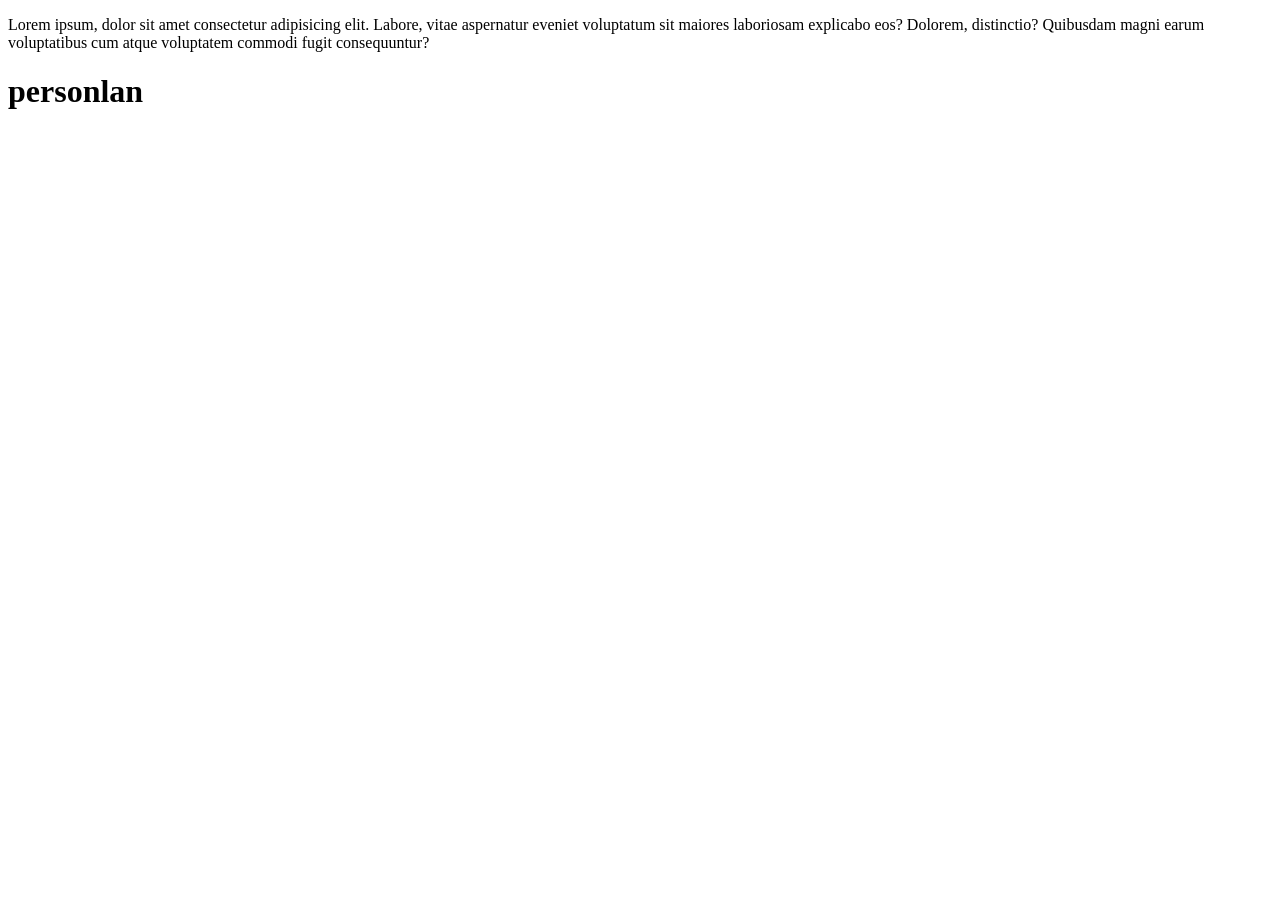
==== index.html @ c9933953 "Rename iindex.html to index.html and update content" ====
<!DOCTYPE html>
<html lang="en">
<head>
    <meta charset="UTF-8">
    <meta name="viewport" content="width=device-width, initial-scale=1.0">
    <title>Document</title>
</head>
<body>
    <p>Lorem ipsum, dolor sit amet consectetur adipisicing elit. Labore, vitae aspernatur eveniet voluptatum sit maiores laboriosam explicabo eos? Dolorem, distinctio? Quibusdam magni earum voluptatibus cum atque voluptatem commodi fugit consequuntur?</p>
    <h1>personlan </h1>
</body>
</html>
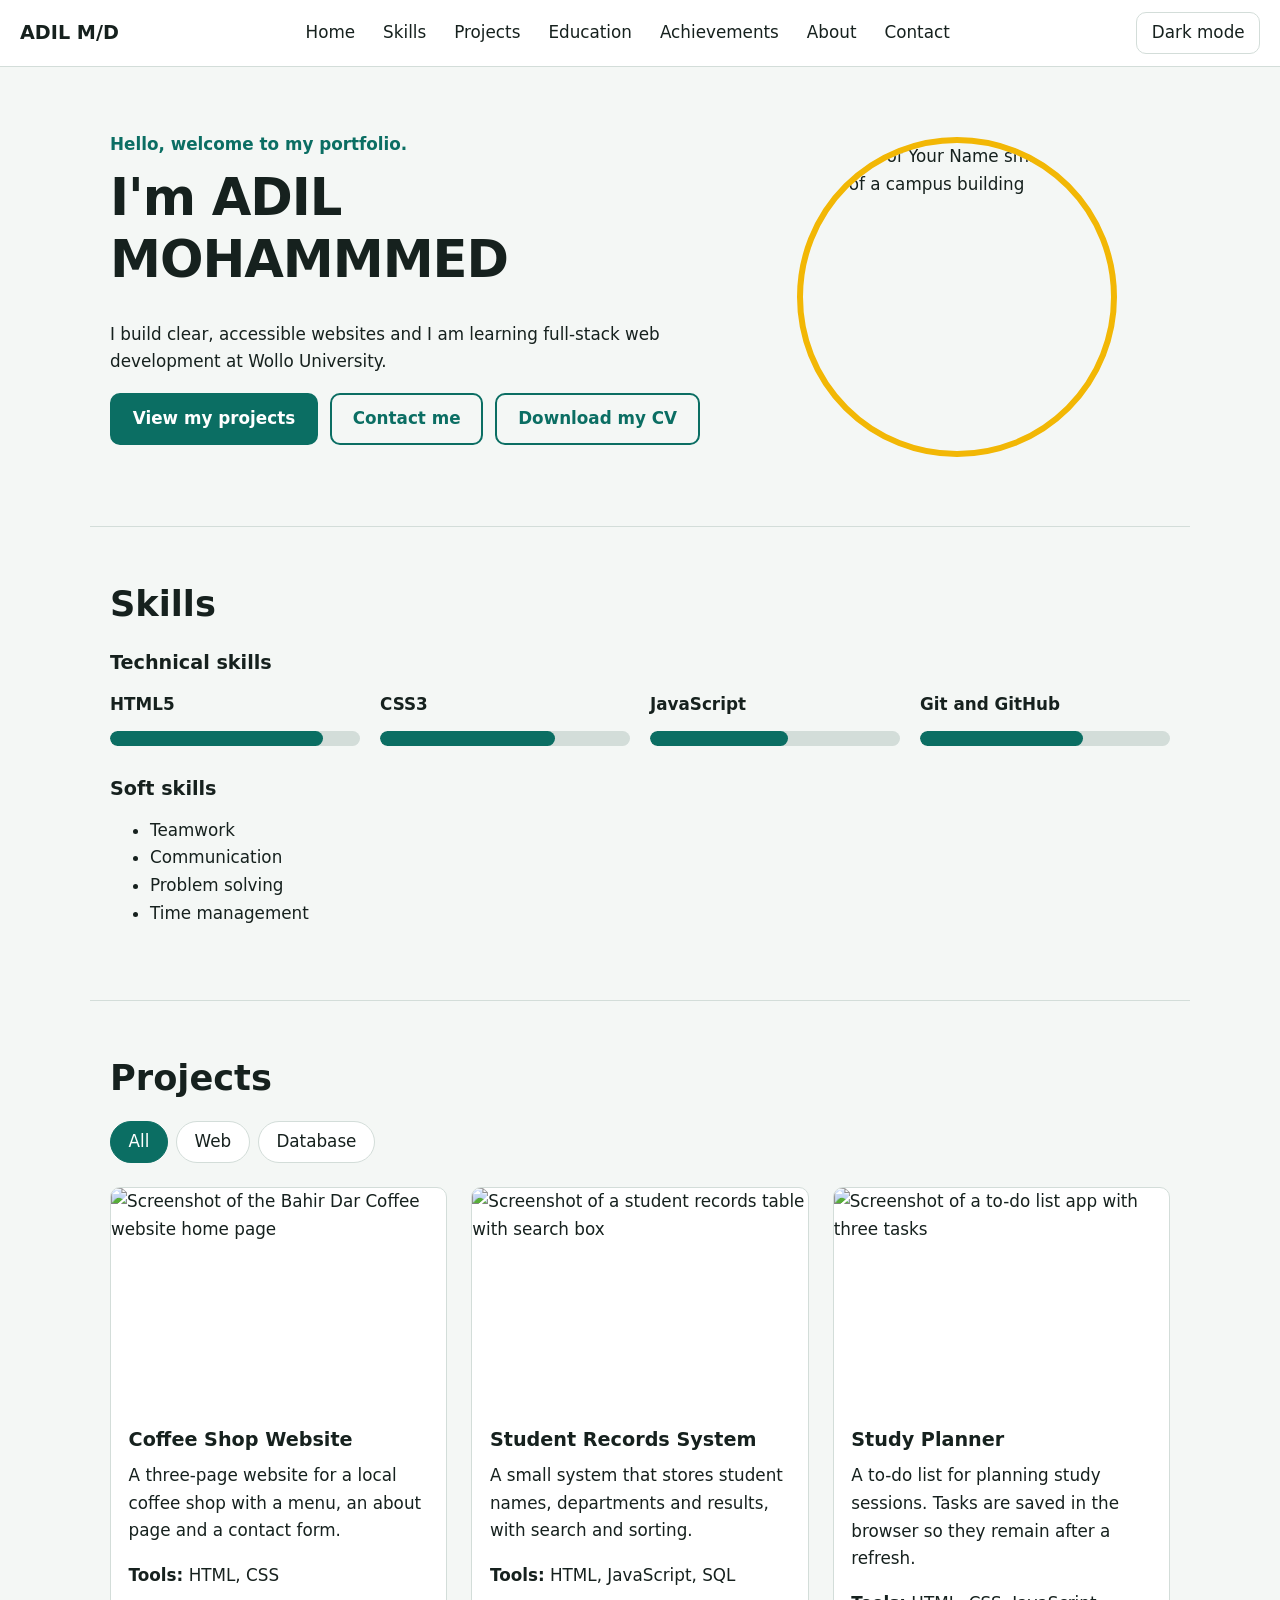
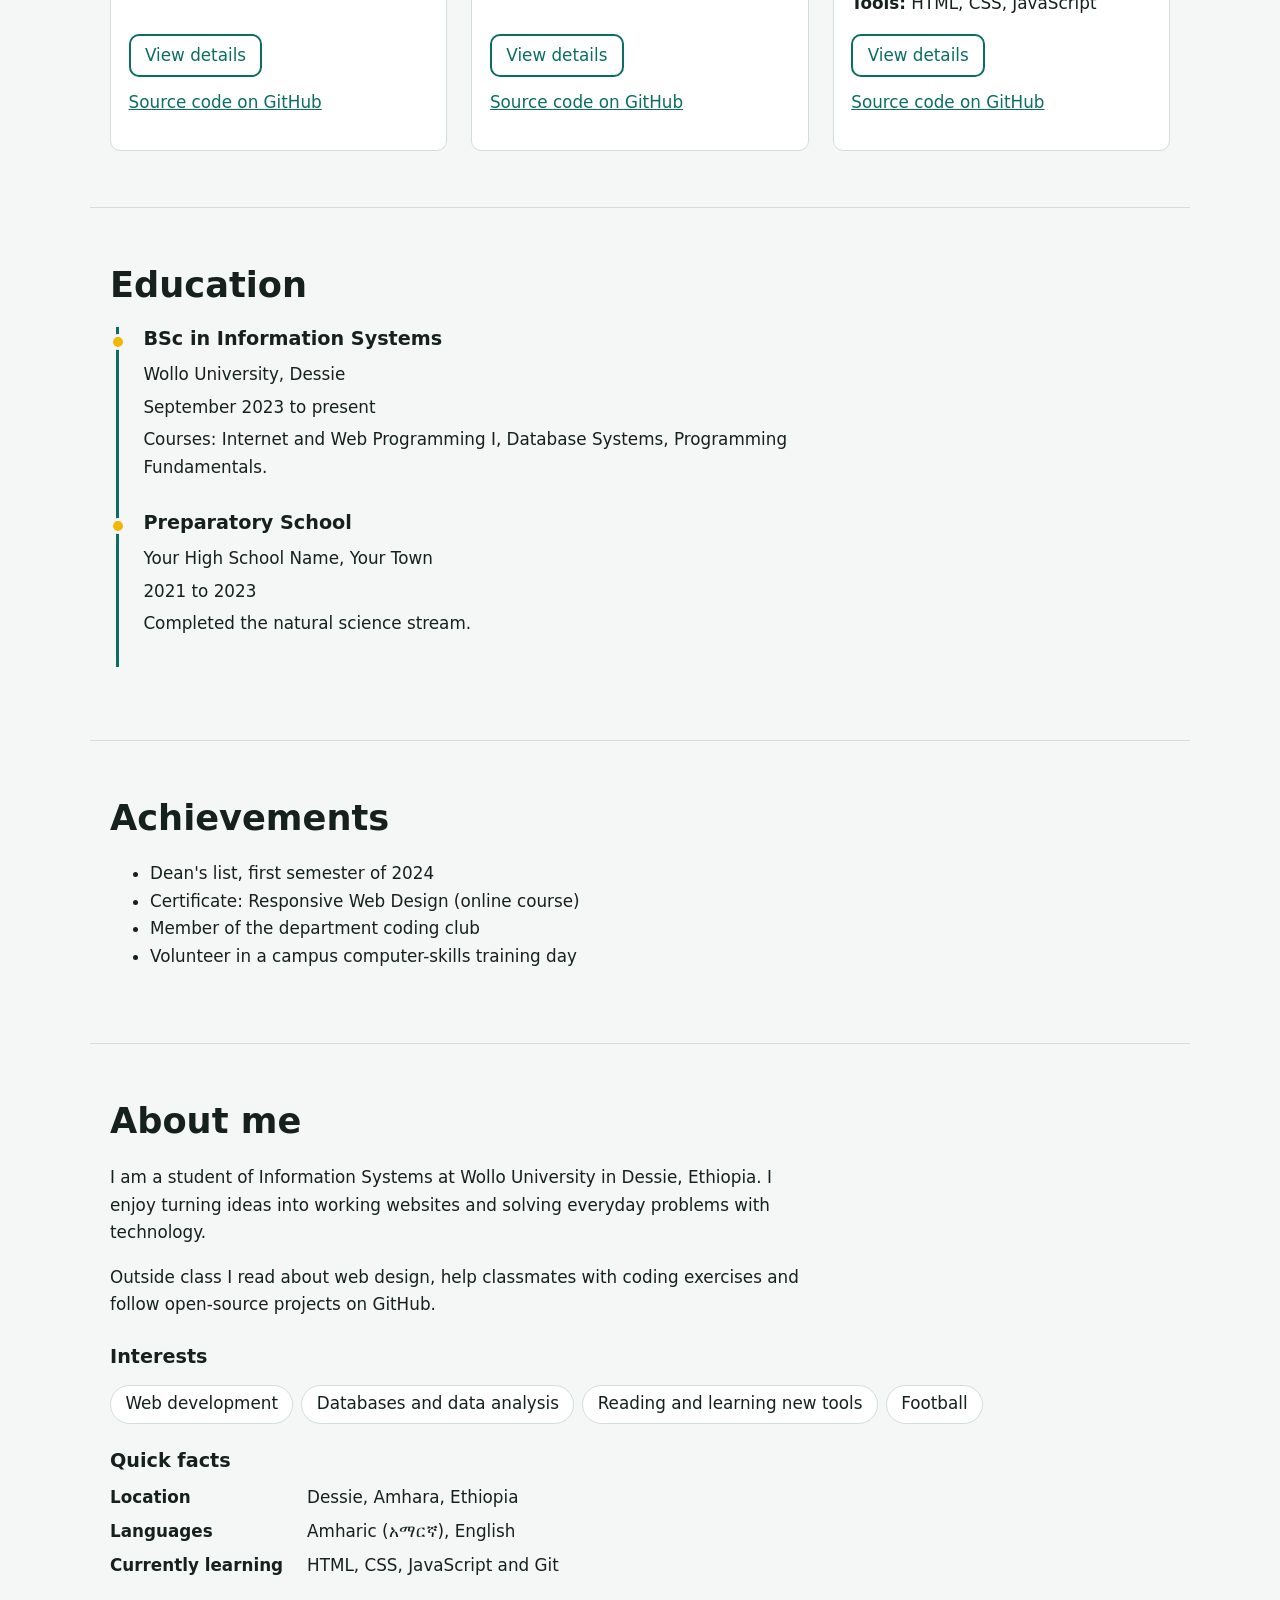
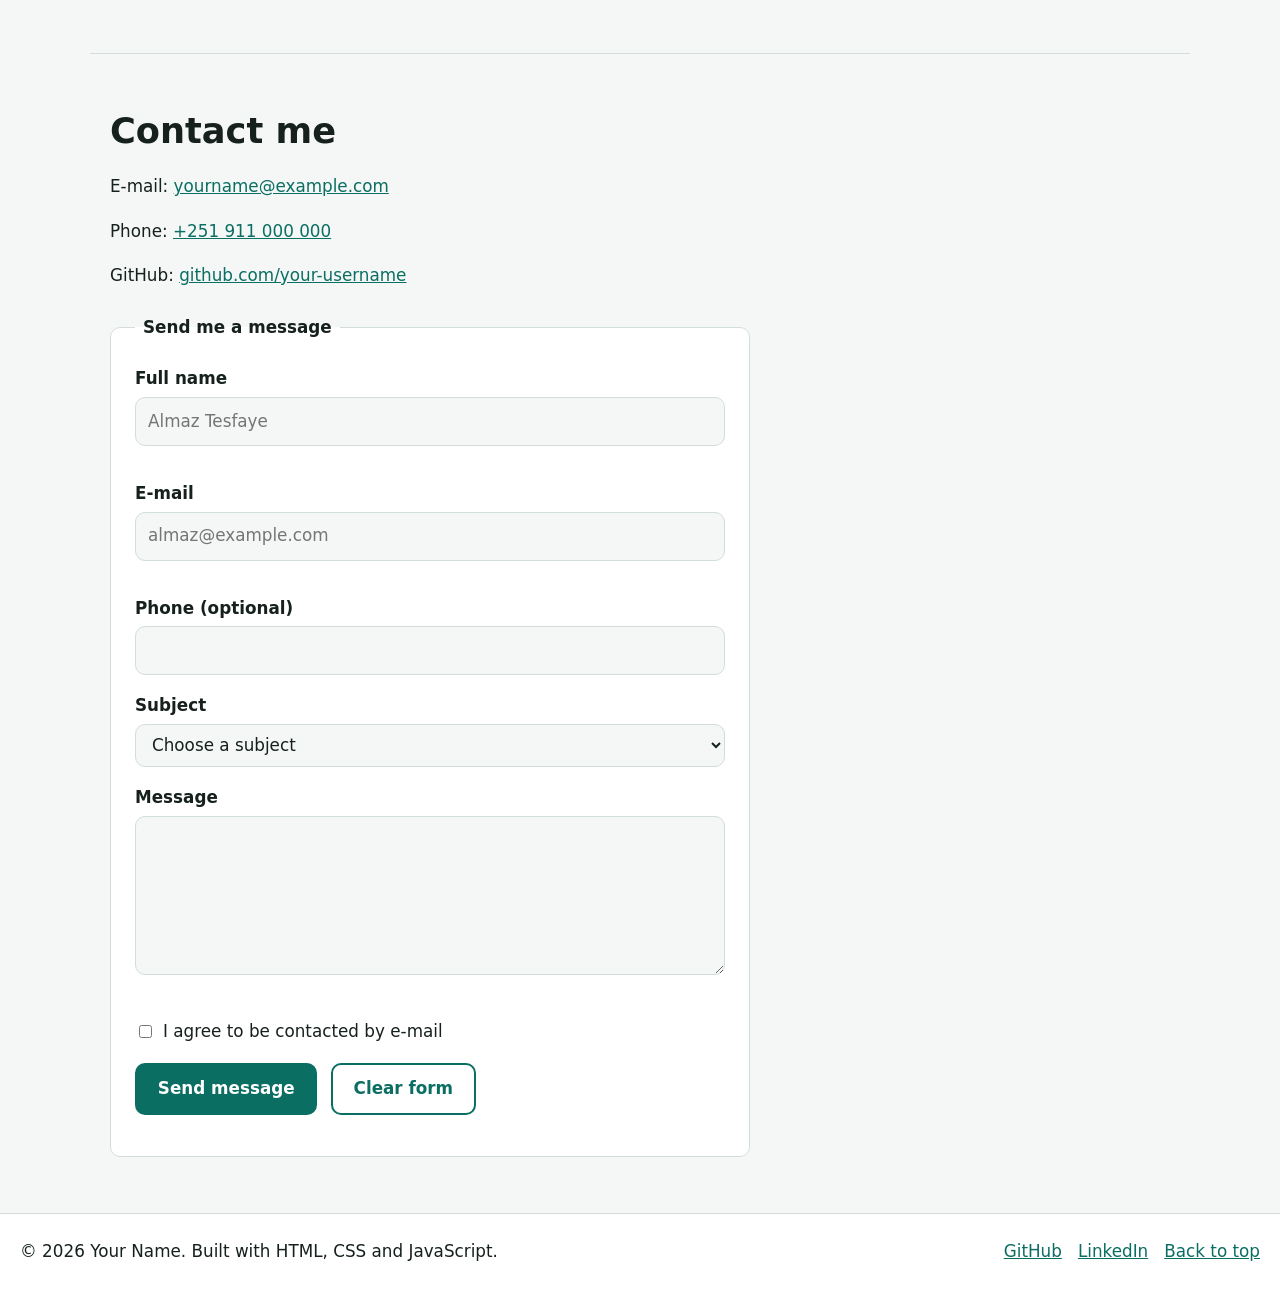
==== commit 764bb954: "day 1" ====
--- a/index.html
+++ b/index.html
@@ -1,27 +1,408 @@
 <!DOCTYPE html>
 <html lang="en">
 <head>
-    <meta charset="UTF-8">
-    <meta name="viewport" content="width=device-width, initial-scale=1.0">
-    <title>Document</title>
+  <meta charset="UTF-8">
+  <meta name="viewport" content="width=device-width, initial-scale=1.0">
+  <title>Your Name | Information Systems Student Portfolio</title>
+  <meta name="description" content="Portfolio of Your Name, an Information Systems student at Wollo University: skills, projects, education and contact details.">
+  <meta name="author" content="Your Name">
+  <meta property="og:title" content="Your Name | Portfolio">
+  <meta property="og:description" content="Information Systems student building web projects.">
+
+  <!-- Added in the next steps -->
+  <link rel="stylesheet" href="index.css">
+  <script src="js/script.js" defer></script>
 </head>
 <body>
-    <p>Lorem ipsum, dolor sit amet consectetur adipisicing elit. Labore, vitae aspernatur eveniet voluptatum sit maiores laboriosam explicabo eos? Dolorem, distinctio? Quibusdam magni earum voluptatibus cum atque voluptatem commodi fugit consequuntur?</p>
-    <h1>personlan </h1>
+
+  <!-- Skip link for keyboard and screen-reader users -->
+  <a class="skip-link" href="#main">Skip to main content</a>
+
+  <!-- ===================== HEADER + NAVIGATION ===================== -->
+  <header id="top" class="site-header">
+    <a class="logo" href="#home">ADIL M/D</a>
+
+    <!-- JS (step 3): opens and closes the mobile menu -->
+    <button id="menu-toggle" class="menu-toggle" type="button"
+            aria-controls="main-nav" aria-expanded="false">Menu</button>
+
+    <nav id="main-nav" class="main-nav" aria-label="Main navigation">
+      <ul>
+        <li><a href="#home">Home</a></li>
+        <li><a href="#skills">Skills</a></li>
+        <li><a href="#projects">Projects</a></li>
+        <li><a href="#education">Education</a></li>
+        <li><a href="#achievements">Achievements</a></li>
+        <li><a href="#about">About</a></li>
+        <li><a href="#contact">Contact</a></li>
+      </ul>
+    </nav>
+
+    <!-- JS (step 3): dark / light mode -->
+    <button id="theme-toggle" class="theme-toggle" type="button"
+            aria-label="Switch between dark and light mode">Dark mode</button>
+  </header>
+
+  <main id="main">
+
+    <!-- ===================== HOME ===================== -->
+    <section id="home" class="hero" aria-labelledby="hero-title">
+      <div class="hero-text">
+        <!-- JS (step 3): greeting changes with the time of day -->
+        <p id="greeting">Hello, welcome to my portfolio.</p>
+        <h1 id="hero-title">I'm ADIL MOHAMMMED </h1>
+        <p>I build clear, accessible websites and I am learning full-stack web development at Wollo University.</p>
+        <p class="hero-actions">
+          <a class="btn btn-primary" href="#projects">View my projects</a>
+          <a class="btn btn-secondary" href="#contact">Contact me</a>
+          <a class="btn btn-secondary" href="files/ADIL M.D CV.pdf" download>Download my CV</a>
+        </p>
+      </div>
+      <figure class="hero-photo">
+        <img src="images/profile.jpg" alt="Portrait of Your Name smiling in front of a campus building"
+             width="400" height="400">
+      </figure>
+    </section>
+
+
+    <!-- ===================== SKILLS ===================== -->
+    <section id="skills" aria-labelledby="skills-title">
+      <h2 id="skills-title">Skills</h2>
+
+      <h3>Technical skills</h3>
+      <!-- JS/CSS (steps 2-3): animated progress bars -->
+      <ul class="skill-list">
+        <li>
+          <label for="skill-html">HTML5</label>
+          <progress id="skill-html" value="85" max="100">85%</progress>
+        </li>
+        <li>
+          <label for="skill-css">CSS3</label>
+          <progress id="skill-css" value="70" max="100">70%</progress>
+        </li>
+        <li>
+          <label for="skill-js">JavaScript</label>
+          <progress id="skill-js" value="55" max="100">55%</progress>
+        </li>
+        <li>
+          <label for="skill-git">Git and GitHub</label>
+          <progress id="skill-git" value="65" max="100">65%</progress>
+        </li>
+      </ul>
+
+      <h3>Soft skills</h3>
+      <ul>
+        <li>Teamwork</li>
+        <li>Communication</li>
+        <li>Problem solving</li>
+        <li>Time management</li>
+      </ul>
+    </section>
+
+    <!-- ===================== PROJECTS ===================== -->
+    <section id="projects" aria-labelledby="projects-title">
+      <h2 id="projects-title">Projects</h2>
+
+      <!-- JS (step 3): filter projects by data-category -->
+      <div class="filter-bar" role="group" aria-label="Filter projects">
+        <button type="button" class="filter-btn active" data-filter="all">All</button>
+        <button type="button" class="filter-btn" data-filter="web">Web</button>
+        <button type="button" class="filter-btn" data-filter="database">Database</button>
+      </div>
+
+      <div class="project-grid">
+
+        <article class="project-card" data-category="web">
+          <img src="images/project-coffee.jpg" alt="Screenshot of the Bahir Dar Coffee website home page"
+               width="600" height="400" loading="lazy">
+          <h3>Coffee Shop Website</h3>
+          <p>A three-page website for a local coffee shop with a menu, an about page and a contact form.</p>
+          <p><strong>Tools:</strong> HTML, CSS</p>
+          <p>
+            <!-- JS (step 3): opens a modal with more details -->
+            <button type="button" class="details-btn" data-project="coffee">View details</button>
+            <a href="https://github.com/your-username/coffee-shop" target="_blank" rel="noopener noreferrer">Source code on GitHub</a>
+          </p>
+        </article>
+
+        <article class="project-card" data-category="database">
+          <img src="images/project-students.jpg" alt="Screenshot of a student records table with search box"
+               width="600" height="400" loading="lazy">
+          <h3>Student Records System</h3>
+          <p>A small system that stores student names, departments and results, with search and sorting.</p>
+          <p><strong>Tools:</strong> HTML, JavaScript, SQL</p>
+          <p>
+            <button type="button" class="details-btn" data-project="students">View details</button>
+            <a href="https://github.com/your-username/student-records" target="_blank" rel="noopener noreferrer">Source code on GitHub</a>
+          </p>
+        </article>
+
+        <article class="project-card" data-category="web">
+          <img src="images/project-todo.jpg" alt="Screenshot of a to-do list app with three tasks"
+               width="600" height="400" loading="lazy">
+          <h3>Study Planner</h3>
+          <p>A to-do list for planning study sessions. Tasks are saved in the browser so they remain after a refresh.</p>
+          <p><strong>Tools:</strong> HTML, CSS, JavaScript</p>
+          <p>
+            <button type="button" class="details-btn" data-project="planner">View details</button>
+            <a href="https://github.com/your-username/study-planner" target="_blank" rel="noopener noreferrer">Source code on GitHub</a>
+          </p>
+        </article>
+
+      </div>
+
+      <!-- JS (step 3): project details modal -->
+      <dialog id="project-modal" aria-labelledby="modal-title">
+        <h3 id="modal-title">Project title<!-- ===================== ABOUT ===================== -->
+    <section id="about" aria-labelledby="about-title">
+      <h2 id="about-title">About me</h2>
+      <p>I am a student of Information Systems at Wollo University in Dessie, Ethiopia. I enjoy turning ideas into working websites and solving everyday problems with technology.</p>
+      <p>Outside class I read about web design, help classmates with coding exercises and follow open-source projects on GitHub.</p>
+
+      <h3>Interests</h3>
+      <ul class="interest-list">
+        <li>Web development</li>
+        <li>Databases and data analysis</li>
+        <li>Reading and learning new tools</li>
+        <li>Football</li>
+      </ul>
+<!-- ===================== ABOUT ===================== -->
+    <section id="about" aria-labelledby="about-title">
+      <h2 id="about-title">About me</h2>
+      <p>I am a student of Information Systems at Wollo University in Dessie, Ethiopia. I enjoy turning ideas into working websites and solving everyday problems with technology.</p>
+      <p>Outside class I read about web design, help classmates with coding exercises and follow open-source projects on GitHub.</p>
+
+      <h3>Interests</h3>
+      <ul class="interest-list">
+        <li>Web development</li>
+        <li>Databases and data analysis</li>
+        <li>Reading and learning new tools</li>
+        <li>Football</li>
+      </ul>
+<!-- ===================== ABOUT ===================== -->
+    <section id="about" aria-labelledby="about-title">
+      <h2 id="about-title">About me</h2>
+      <p>I am a student of Information Systems at Wollo University in Dessie, Ethiopia. I enjoy turning ideas into working websites and solving everyday problems with technology.</p>
+      <p>Outside class I read about web design, help classmates with coding exercises and follow open-source projects on GitHub.</p>
+
+      <h3>Interests</h3>
+      <ul class="interest-list">
+        <li>Web development</li>
+        <li>Databases and data analysis</li>
+        <li>Reading and learning new tools</li>
+        <li>Football</li>
+      </ul>
+<!-- ===================== ABOUT ===================== -->
+    <section id="about" aria-labelledby="about-title">
+      <h2 id="about-title">About me</h2>
+      <p>I am a student of Information Systems at Wollo University in Dessie, Ethiopia. I enjoy turning ideas into working websites and solving everyday problems with technology.</p>
+      <p>Outside class I read about web design, help classmates with coding exercises and follow open-source projects on GitHub.</p>
+
+      <h3>Interests</h3>
+      <ul class="interest-list">
+        <li>Web development</li>
+        <li>Databases and data analysis</li>
+        <li>Reading and learning new tools</li>
+        <li>Football</li>
+      </ul>
+
+      <h3>Quick facts</h3>
+      <dl>
+        <dt>Location</dt>
+        <dd>Dessie, Amhara, Ethiopia</dd>
+        <dt>Languages</dt>
+        <dd>Amharic (አማርኛ), English</dd>
+        <dt>Currently learning</dt>
+        <dd>HTML, CSS, JavaScript and Git</dd>
+      </dl>
+    </section>
+      <h3>Quick facts</h3>
+      <dl>
+        <dt>Location</dt>
+        <dd>Dessie, Amhara, Ethiopia</dd>
+        <dt>Languages</dt>
+        <dd>Amharic (አማርኛ), English</dd>
+        <dt>Currently learning</dt>
+        <dd>HTML, CSS, JavaScript and Git</dd>
+      </dl>
+    </section>
+      <h3>Quick facts</h3>
+      <dl>
+        <dt>Location</dt>
+        <dd>Dessie, Amhara, Ethiopia</dd>
+        <dt>Languages</dt>
+        <dd>Amharic (አማርኛ), English</dd>
+        <dt>Currently learning</dt>
+        <dd>HTML, CSS, JavaScript and Git</dd>
+      </dl>
+    </section>
+      <h3>Quick facts</h3>
+      <dl>
+        <dt>Location</dt>
+        <dd>Dessie, Amhara, Ethiopia</dd>
+        <dt>Languages</dt>
+        <dd>Amharic (አማርኛ), English</dd>
+        <dt>Currently learning</dt>
+        <dd>HTML, CSS, JavaScript and Git</dd>
+      </dl>
+    </section></h3>
+        <p id="modal-text">Project description goes here.</p>
+        <button type="button" id="modal-close">Close</button>
+      </dialog>
+    </section>
+
+    <!-- ===================== EDUCATION ===================== -->
+    <section id="education" aria-labelledby="education-title">
+      <h2 id="education-title">Education</h2>
+
+      <ol class="timeline">
+        <li>
+          <h3>BSc in Information Systems</h3>
+          <p>Wollo University, Dessie</p>
+          <p><time datetime="2023-09">September 2023</time> to present</p>
+          <p>Courses: Internet and Web Programming I, Database Systems, Programming Fundamentals.</p>
+        </li>
+        <li>
+          <h3>Preparatory School</h3>
+          <p>Your High School Name, Your Town</p>
+          <p><time datetime="2021-09">2021</time> to <time datetime="2023-06">2023</time></p>
+          <p>Completed the natural science stream.</p>
+        </li>
+      </ol>
+    </section>
+
+    <!-- ===================== ACHIEVEMENTS ===================== -->
+    <section id="achievements" aria-labelledby="achievements-title">
+      <h2 id="achievements-title">Achievements</h2>
+      <ul>
+        <li>Dean's list, first semester of 2024</li>
+        <li>Certificate: Responsive Web Design (online course)</li>
+        <li>Member of the department coding club</li>
+        <li>Volunteer in a campus computer-skills training day</li>
+      </ul>
+    </section>
+
+    <!-- ===================== ABOUT ===================== -->
+    <section id="about" aria-labelledby="about-title">
+      <h2 id="about-title">About me</h2>
+      <p>I am a student of Information Systems at Wollo University in Dessie, Ethiopia. I enjoy turning ideas into working websites and solving everyday problems with technology.</p>
+      <p>Outside class I read about web design, help classmates with coding exercises and follow open-source projects on GitHub.</p>
+
+      <h3>Interests</h3>
+      <ul class="interest-list">
+        <li>Web development</li>
+        <li>Databases and data analysis</li>
+        <li>Reading and learning new tools</li>
+        <li>Football</li>
+      </ul>
+
+      <h3>Quick facts</h3>
+      <dl>
+        <dt>Location</dt>
+        <dd>Dessie, Amhara, Ethiopia</dd>
+        <dt>Languages</dt>
+        <dd>Amharic (አማርኛ), English</dd>
+        <dt>Currently learning</dt>
+        <dd>HTML, CSS, JavaScript and Git</dd>
+      </dl>
+    </section>
+
+    <!-- ===================== CONTACT ===================== -->
+    <section id="contact" aria-labelledby="contact-title">
+      <h2 id="contact-title">Contact me</h2>
+
+      <address>
+        <p>E-mail: <a href="mailto:yourname@example.com">yourname@example.com</a></p>
+        <p>Phone: <a href="tel:+251911000000">+251 911 000 000</a></p>
+        <p>GitHub: <a href="https://github.com/your-username" target="_blank" rel="noopener noreferrer">github.com/your-username</a></p>
+      </address>
+
+      <!-- JS (step 3): extra client-side validation and a success message -->
+      <form id="contact-form" action="#" method="post" novalidate>
+        <fieldset>
+          <legend>Send me a message</legend>
+
+          <p>
+            <label for="name">Full name</label>
+            <input type="text" id="name" name="name" required minlength="3"
+                   autocomplete="name" placeholder="Almaz Tesfaye">
+            <span class="error" id="name-error" aria-live="polite"></span>
+          </p>
+
+          <p>
+            <label for="email">E-mail</label>
+            <input type="email" id="email" name="email" required
+                   autocomplete="email" placeholder="almaz@example.com">
+            <span class="error" id="email-error" aria-live="polite"></span>
+          </p>
+
+          <p>
+            <label for="phone">Phone (optional)</label>
+            <input type="tel" id="phone" name="phone" pattern="09[0-9]{8}"
+                   title="10 digits starting with 09" autocomplete="tel">
+          </p>
+
+          <p>
+            <label for="subject">Subject</label>
+            <select id="subject" name="subject" required>
+              <option value="">Choose a subject</option>
+              <option value="project">Project work</option>
+              <option value="internship">Internship</option>
+              <option value="other">Other</option>
+            </select>
+          </p>
+
+          <p>
+            <label for="message">Message</label>
+            <textarea id="message" name="message" rows="5" required minlength="10"
+                      maxlength="500"></textarea>
+            <span class="error" id="message-error" aria-live="polite"></span>
+          </p>
+
+          <p>
+            <label>
+              <input type="checkbox" name="consent" required>
+              I agree to be contacted by e-mail
+            </label>
+          </p>
+
+          <p>
+            <button type="submit" class="btn btn-primary">Send message</button>
+            <button type="reset" class="btn btn-secondary">Clear form</button>
+          </p>
+          <p id="form-status" role="status"></p>
+        </fieldset>
+      </form>
+    </section>
+
+  </main>
+
+    <!-- ===================== FOOTER ===================== -->
+  <footer class="site-footer">
+    <p>&copy; 2026 Your Name. Built with HTML, CSS and JavaScript.</p>
+    <nav aria-label="Footer navigation">
+      <ul>
+        <li><a href="https://github.com/your-username" target="_blank" rel="noopener noreferrer">GitHub</a></li>
+        <li><a href="https://www.linkedin.com/in/your-username" target="_blank" rel="noopener noreferrer">LinkedIn</a></li>
+        <li><a href="#top">Back to top</a></li>
+      </ul>
+    </nav>
+  </footer>
+ 
 </body>
 </html>
-
-
-
-
-
-
-
-
-
-
-
-
-
-
-
+ 
+
+
+
+
+
+
+
+
+
+
+
+
+
+
--- a/index.css
+++ b/index.css
@@ -0,0 +1,285 @@
+/* =========================================================
+   Portfolio stylesheet
+   1. Variables (light + dark themes)   5. Hero
+   2. Base and typography               6. Sections, skills, projects
+   3. Header and navigation             7. Timeline, contact form
+   4. Buttons                           8. Footer, responsive rules
+   ========================================================= */
+
+/* ---------- 1. Variables ---------- */
+:root {
+  --bg: #f4f7f5;
+  --surface: #ffffff;
+  --text: #16211e;
+  --muted: #4d5c57;
+  --accent: #0b6e63;
+  --accent-text: #ffffff;
+  --highlight: #f2b705;
+  --border: #d3ddd9;
+  --error: #b3261e;
+  --radius: 10px;
+  --font: "Segoe UI", system-ui, -apple-system, "Noto Sans Ethiopic", Roboto, sans-serif;
+}
+
+/* Dark theme: JS (step 3) sets data-theme="dark" on <html> */
+:root[data-theme="dark"] {
+  --bg: #0e1614;
+  --surface: #16221f;
+  --text: #e7efec;
+  --muted: #a5b5af;
+  --accent: #4fd1b8;
+  --accent-text: #08201b;
+  --border: #2a3b36;
+  --error: #ff8a80;
+}
+
+/* Follow the device setting until the user chooses a theme */
+@media (prefers-color-scheme: dark) {
+  :root:not([data-theme="light"]) {
+    --bg: #0e1614;
+    --surface: #16221f;
+    --text: #e7efec;
+    --muted: #a5b5af;
+    --accent: #4fd1b8;
+    --accent-text: #08201b;
+    --border: #2a3b36;
+    --error: #ff8a80;
+  }
+}
+
+/* ---------- 2. Base and typography ---------- */
+*, *::before, *::after { box-sizing: border-box; }
+
+html { scroll-behavior: smooth; scroll-padding-top: 5rem; }
+
+body {
+  margin: 0;
+  font-family: var(--font);
+  font-size: 1.05rem;
+  line-height: 1.65;
+  color: var(--text);
+  background: var(--bg);
+}
+
+h1, h2, h3 { line-height: 1.2; margin: 0 0 0.6em; }
+h1 { font-size: clamp(2rem, 5vw, 3.2rem); letter-spacing: -0.02em; }
+h2 { font-size: clamp(1.6rem, 3.5vw, 2.2rem); }
+h3 { font-size: 1.2rem; margin-top: 1.6rem; }
+p, dl, address { margin: 0 0 1em; max-width: 65ch; }
+img { max-width: 100%; height: auto; display: block; }
+a { color: var(--accent); }
+a:hover { text-decoration-thickness: 2px; }
+address { font-style: normal; }
+
+/* Visible keyboard focus everywhere */
+:focus-visible { outline: 3px solid var(--highlight); outline-offset: 3px; }
+
+/* Skip link: visible only when focused */
+.skip-link {
+  position: absolute; left: 1rem; top: -4rem;
+  background: var(--accent); color: var(--accent-text);
+  padding: 0.6rem 1rem; border-radius: var(--radius); z-index: 100;
+}
+.skip-link:focus { top: 1rem; }
+
+/* Used by JavaScript to hide filtered-out projects */
+[hidden], .is-hidden { display: none !important; }
+
+/* ---------- 3. Header and navigation ---------- */
+.site-header {
+  position: sticky; top: 0; z-index: 50;
+  display: flex; align-items: center; justify-content: space-between;
+  flex-wrap: wrap; gap: 0.75rem;
+  padding: 0.75rem 1.25rem;
+  background: var(--surface);
+  border-bottom: 1px solid var(--border);
+}
+.logo { font-weight: 700; font-size: 1.2rem; text-decoration: none; color: var(--text); }
+
+.main-nav ul {
+  list-style: none; margin: 0; padding: 0;
+  display: flex; flex-wrap: wrap; gap: 0.25rem;
+}
+.main-nav a {
+  display: block; padding: 0.4rem 0.75rem;
+  border-radius: var(--radius);
+  color: var(--text); text-decoration: none;
+}
+.main-nav a:hover { background: var(--bg); color: var(--accent); }
+
+.menu-toggle { display: none; }   /* shown on small screens only */
+
+.menu-toggle, .theme-toggle {
+  font: inherit; cursor: pointer;
+  padding: 0.4rem 0.9rem;
+  color: var(--text); background: transparent;
+  border: 1px solid var(--border); border-radius: var(--radius);
+}
+.menu-toggle:hover, .theme-toggle:hover { border-color: var(--accent); }
+
+/* ---------- 4. Buttons ---------- */
+.btn {
+  display: inline-block; font: inherit; font-weight: 600;
+  padding: 0.65rem 1.3rem; cursor: pointer; text-decoration: none;
+  border-radius: var(--radius); border: 2px solid var(--accent);
+}
+.btn-primary { background: var(--accent); color: var(--accent-text); }
+.btn-secondary { background: transparent; color: var(--accent); }
+.btn:hover { transform: translateY(-2px); }
+
+/* ---------- 5. Hero ---------- */
+.hero {
+  display: grid; grid-template-columns: 1.4fr 1fr;
+  align-items: center; gap: 2.5rem;
+  max-width: 1100px; margin: 0 auto;
+  padding: 4rem 1.25rem;
+}
+#greeting { color: var(--accent); font-weight: 600; margin-bottom: 0.5rem; }
+.hero-actions { display: flex; flex-wrap: wrap; gap: 0.75rem; }
+.hero-photo { margin: 0; justify-self: center; }
+.hero-photo img {
+  width: min(320px, 70vw); aspect-ratio: 1;
+  object-fit: cover; border-radius: 50%;
+  border: 6px solid var(--highlight);
+}
+
+/* ---------- 6. Sections, skills, projects ---------- */
+main > section:not(.hero) {
+  max-width: 1100px; margin: 0 auto;
+  padding: 3.5rem 1.25rem;
+  border-top: 1px solid var(--border);
+}
+
+.interest-list, .skill-list, .timeline { list-style: none; padding: 0; }
+
+.interest-list { display: flex; flex-wrap: wrap; gap: 0.5rem; }
+.interest-list li {
+  padding: 0.3rem 0.9rem; border-radius: 999px;
+  background: var(--surface); border: 1px solid var(--border);
+}
+
+dl { display: grid; grid-template-columns: max-content 1fr; gap: 0.4rem 1.5rem; }
+dt { font-weight: 700; }
+dd { margin: 0; }
+
+/* Skills */
+.skill-list { display: grid; grid-template-columns: repeat(auto-fit, minmax(240px, 1fr)); gap: 1.25rem; }
+.skill-list label { display: block; font-weight: 600; margin-bottom: 0.3rem; }
+progress {
+  width: 100%; height: 0.9rem; border: 0; border-radius: 999px;
+  background: var(--border); overflow: hidden;
+  -webkit-appearance: none; appearance: none;
+}
+progress::-webkit-progress-bar { background: var(--border); }
+progress::-webkit-progress-value { background: var(--accent); border-radius: 999px; }
+progress::-moz-progress-bar { background: var(--accent); border-radius: 999px; }
+
+/* Projects */
+.filter-bar { display: flex; flex-wrap: wrap; gap: 0.5rem; margin-bottom: 1.5rem; }
+.filter-btn {
+  font: inherit; cursor: pointer; padding: 0.4rem 1.1rem;
+  color: var(--text); background: var(--surface);
+  border: 1px solid var(--border); border-radius: 999px;
+}
+.filter-btn.active { background: var(--accent); color: var(--accent-text); border-color: var(--accent); }
+
+.project-grid { display: grid; grid-template-columns: repeat(auto-fit, minmax(270px, 1fr)); gap: 1.5rem; }
+.project-card {
+  display: flex; flex-direction: column;
+  background: var(--surface); border: 1px solid var(--border);
+  border-radius: var(--radius); overflow: hidden;
+  padding-bottom: 1rem;
+}
+.project-card img { width: 100%; aspect-ratio: 3 / 2; object-fit: cover; }
+.project-card > *:not(img) { margin-left: 1.1rem; margin-right: 1.1rem; }
+.project-card h3 { margin-top: 1rem; }
+.project-card p:last-child { margin-top: auto; display: flex; flex-wrap: wrap; align-items: center; gap: 0.75rem; }
+.details-btn {
+  font: inherit; cursor: pointer; padding: 0.35rem 0.9rem;
+  color: var(--accent); background: transparent;
+  border: 2px solid var(--accent); border-radius: var(--radius);
+}
+.details-btn:hover { background: var(--accent); color: var(--accent-text); }
+
+/* Modal (the <dialog> element) */
+dialog {
+  width: min(92vw, 480px); padding: 1.75rem;
+  color: var(--text); background: var(--surface);
+  border: 1px solid var(--border); border-radius: var(--radius);
+}
+dialog::backdrop { background: rgba(0, 0, 0, 0.6); }
+dialog h3 { margin-top: 0; }
+dialog button {
+  font: inherit; cursor: pointer; padding: 0.5rem 1.2rem;
+  color: var(--accent-text); background: var(--accent);
+  border: 0; border-radius: var(--radius);
+}
+
+/* ---------- 7. Timeline and contact form ---------- */
+.timeline { border-left: 3px solid var(--accent); margin-left: 0.4rem; }
+.timeline li { position: relative; padding: 0 0 1.5rem 1.5rem; }
+.timeline li::before {
+  content: ""; position: absolute; left: -0.6rem; top: 0.45rem;
+  width: 1rem; height: 1rem; border-radius: 50%;
+  background: var(--highlight); border: 3px solid var(--bg);
+}
+.timeline h3 { margin-top: 0; }
+.timeline p { margin-bottom: 0.3rem; }
+
+fieldset {
+  max-width: 640px; margin: 1.5rem 0 0; padding: 1.5rem;
+  background: var(--surface); border: 1px solid var(--border); border-radius: var(--radius);
+}
+legend { font-weight: 700; padding: 0 0.5rem; }
+form p { max-width: none; }
+form label { display: block; font-weight: 600; margin-bottom: 0.25rem; }
+form label:has(input[type="checkbox"]) { font-weight: 400; display: flex; gap: 0.5rem; align-items: center; }
+
+input:not([type="checkbox"]), select, textarea {
+  width: 100%; font: inherit; padding: 0.6rem 0.75rem;
+  color: var(--text); background: var(--bg);
+  border: 1px solid var(--border); border-radius: var(--radius);
+}
+input:focus, select:focus, textarea:focus { border-color: var(--accent); }
+input:user-invalid, select:user-invalid, textarea:user-invalid,
+.invalid { border-color: var(--error); }
+
+.error { display: block; min-height: 1.2em; font-size: 0.9rem; color: var(--error); }
+#form-status { font-weight: 600; color: var(--accent); }
+button[type="reset"] { margin-left: 0.5rem; }
+
+/* ---------- 8. Footer and responsive rules ---------- */
+.site-footer {
+  display: flex; flex-wrap: wrap; justify-content: space-between; align-items: center; gap: 1rem;
+  padding: 1.5rem 1.25rem; background: var(--surface); border-top: 1px solid var(--border);
+}
+.site-footer p { margin: 0; }
+.site-footer ul { list-style: none; display: flex; gap: 1rem; margin: 0; padding: 0; }
+
+/* Tablets and phones */
+@media (max-width: 800px) {
+  .menu-toggle { display: inline-block; }
+  .site-header { flex-wrap: nowrap; }
+  .logo { flex: 1; }
+
+  /* The menu drops under the header; JS adds the "open" class */
+  .main-nav {
+    display: none; position: absolute; left: 0; right: 0; top: 100%;
+    background: var(--surface); border-bottom: 1px solid var(--border);
+    padding: 0.5rem 1.25rem 1rem;
+  }
+  .main-nav.open { display: block; }
+  .main-nav ul { flex-direction: column; }
+
+  .hero { grid-template-columns: 1fr; padding-top: 2.5rem; text-align: left; }
+  .hero-photo { order: -1; }
+  dl { grid-template-columns: 1fr; gap: 0; }
+  dd { margin-bottom: 0.7rem; }
+}
+
+/* Respect users who prefer less motion */
+@media (prefers-reduced-motion: reduce) {
+  html { scroll-behavior: auto; }
+  * { transition: none !important; animation: none !important; }
+  .btn:hover { transform: none; }
+}
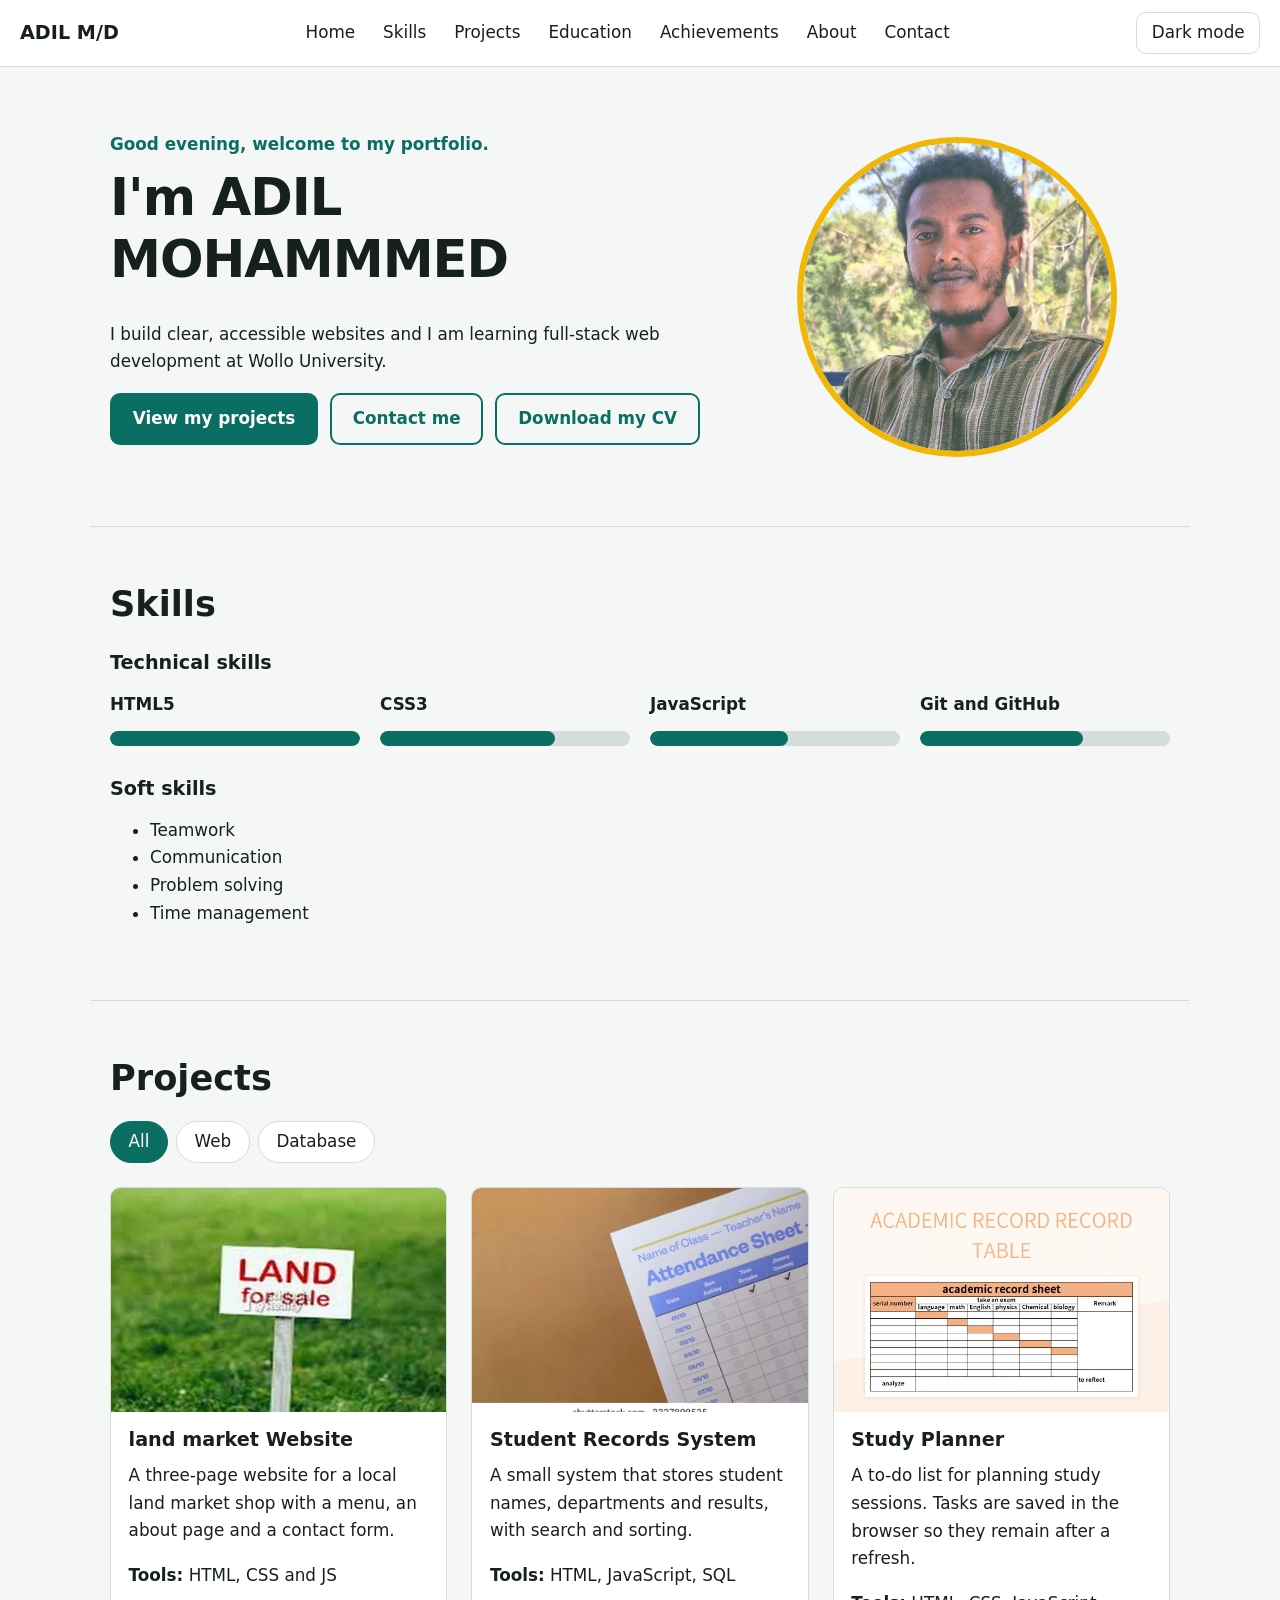
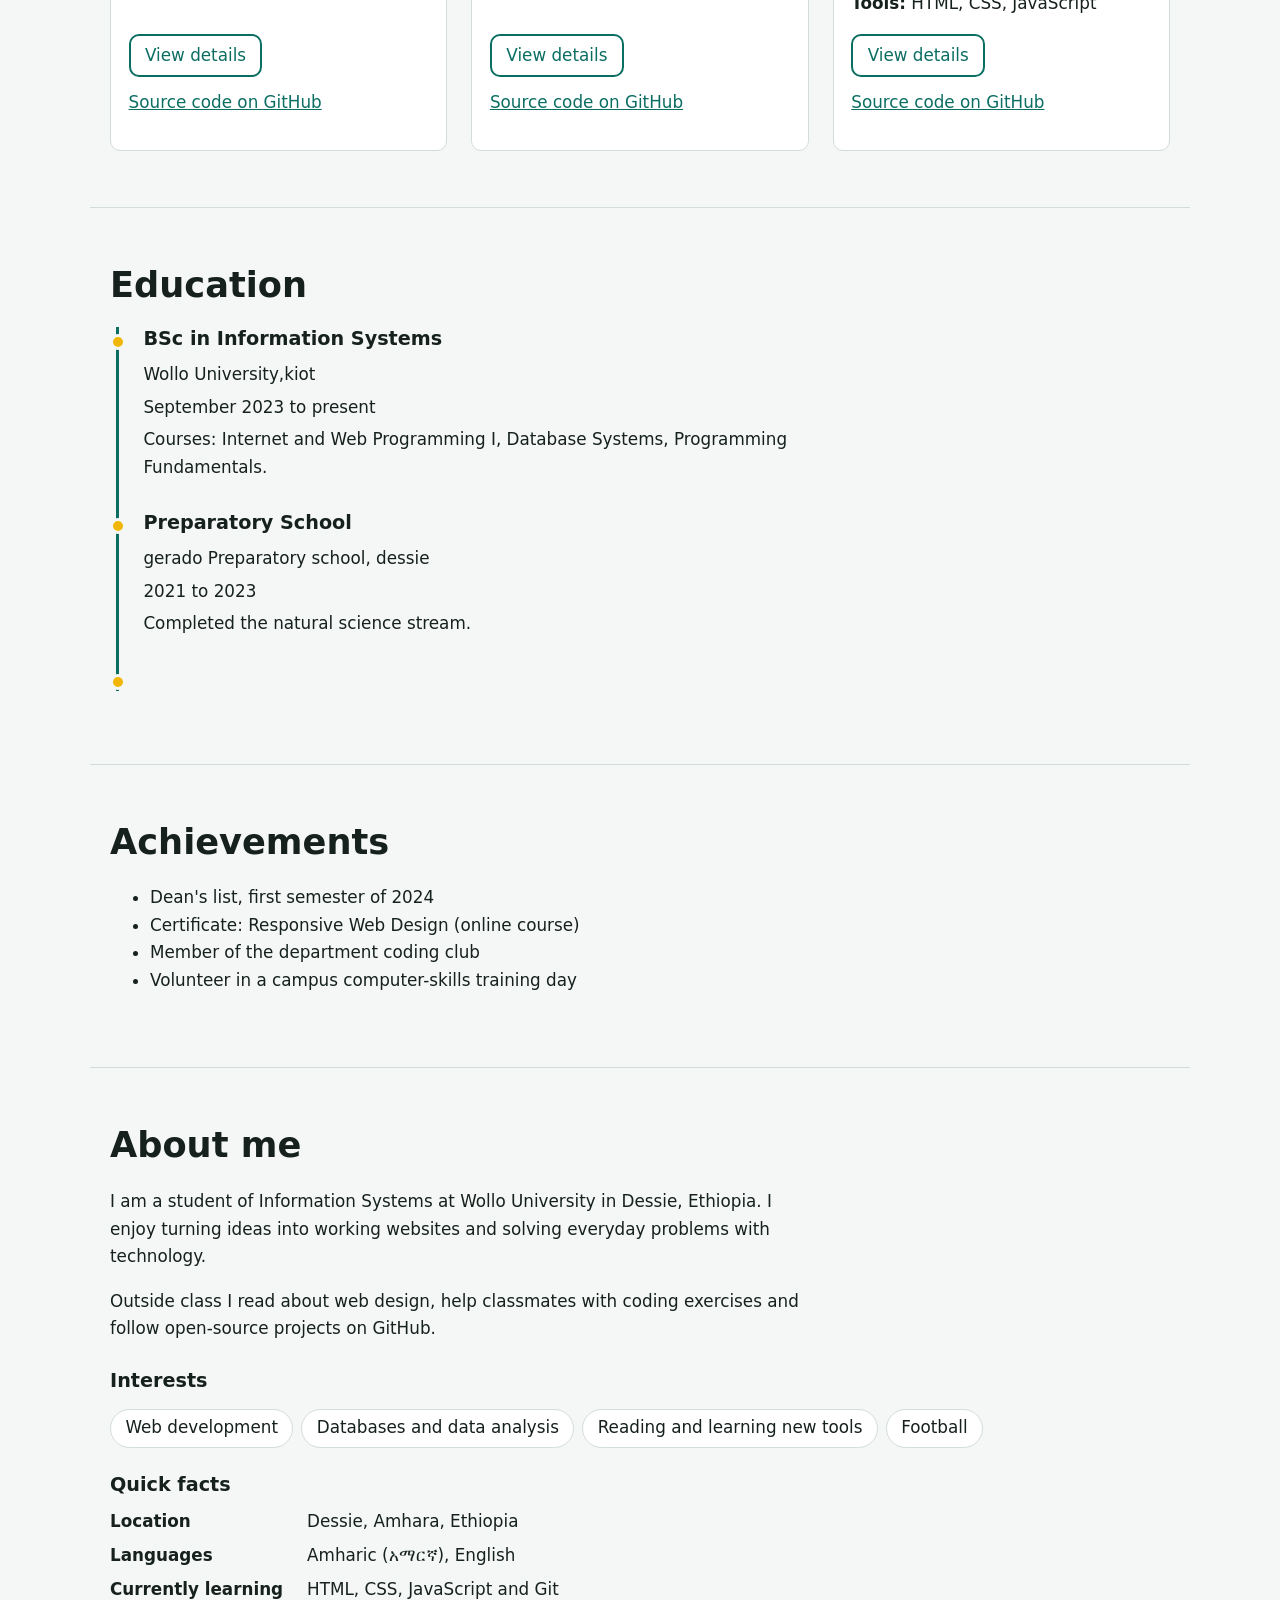
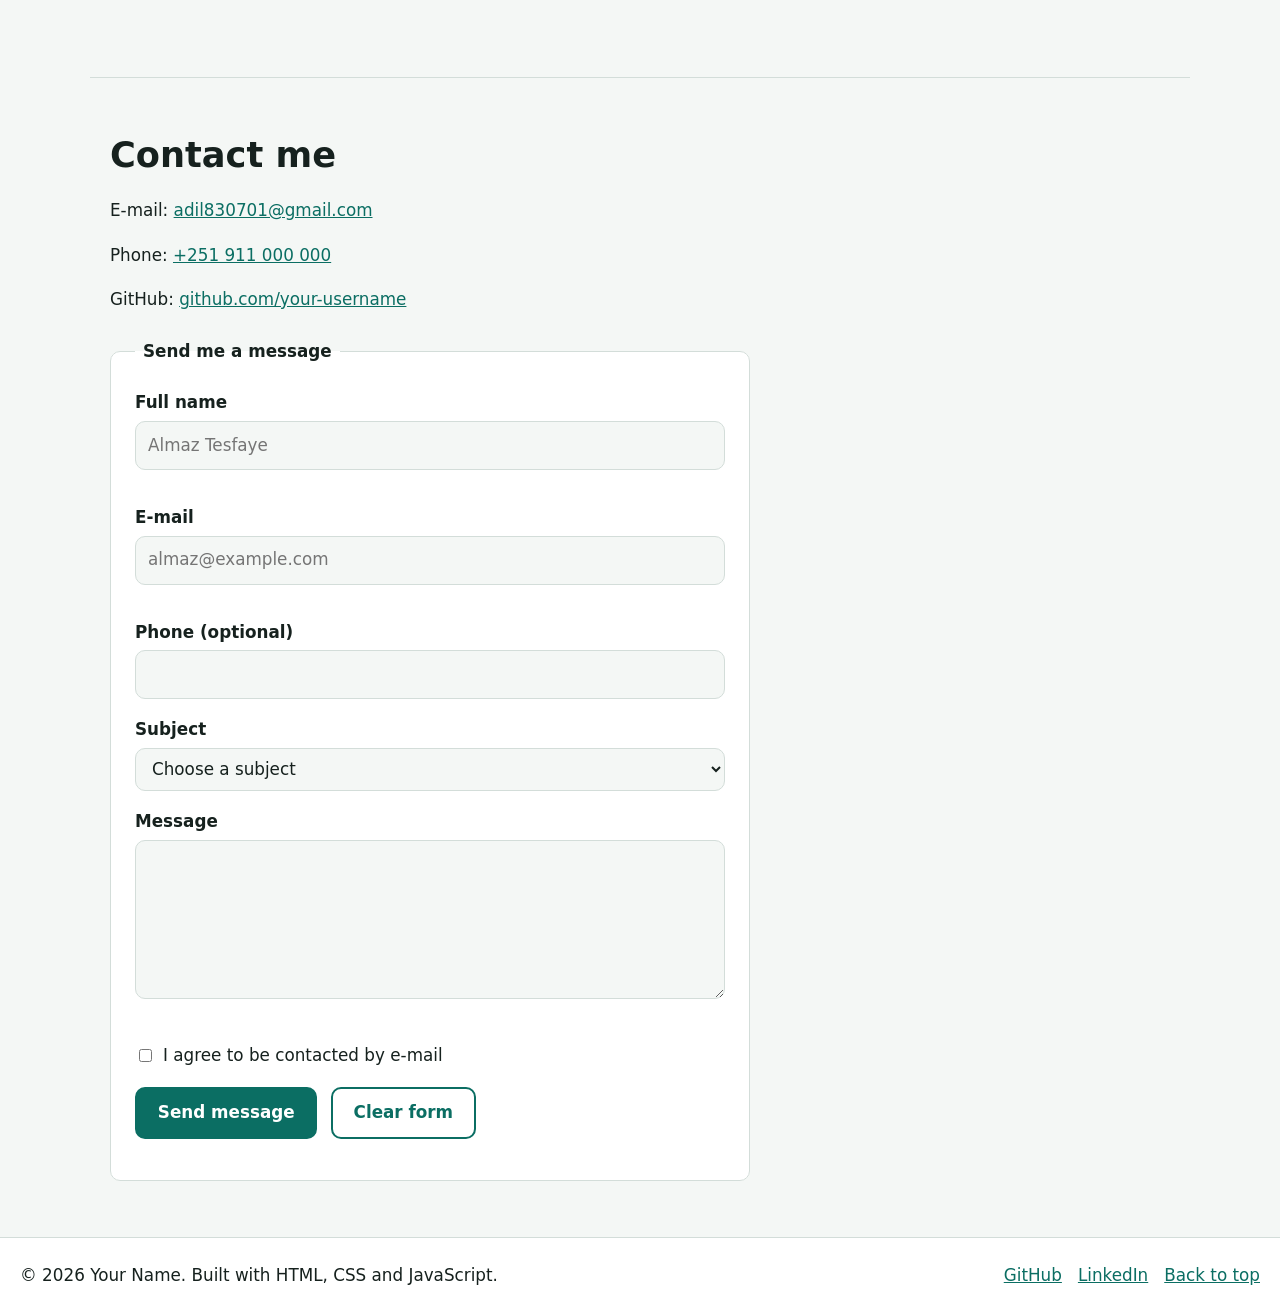
==== commit 802aad05: "day2" ====
--- a/index.html
+++ b/index.html
@@ -11,7 +11,7 @@
 
   <!-- Added in the next steps -->
   <link rel="stylesheet" href="index.css">
-  <script src="js/script.js" defer></script>
+  <script src="index.js" defer></script>
 </head>
 <body>
 
@@ -59,7 +59,7 @@
         </p>
       </div>
       <figure class="hero-photo">
-        <img src="images/profile.jpg" alt="Portrait of Your Name smiling in front of a campus building"
+        <img src="/image/adil.jpg" alt="Portrait of Your Name smiling in front of a campus building"
              width="400" height="400">
       </figure>
     </section>
@@ -74,7 +74,7 @@
       <ul class="skill-list">
         <li>
           <label for="skill-html">HTML5</label>
-          <progress id="skill-html" value="85" max="100">85%</progress>
+          <progress id="skill-html" value="100" max="100">85%</progress>
         </li>
         <li>
           <label for="skill-css">CSS3</label>
@@ -113,20 +113,20 @@
       <div class="project-grid">
 
         <article class="project-card" data-category="web">
-          <img src="images/project-coffee.jpg" alt="Screenshot of the Bahir Dar Coffee website home page"
+          <img src="image/land.png" alt="Screenshot of the dessie land mareket website home page"
                width="600" height="400" loading="lazy">
-          <h3>Coffee Shop Website</h3>
-          <p>A three-page website for a local coffee shop with a menu, an about page and a contact form.</p>
-          <p><strong>Tools:</strong> HTML, CSS</p>
+          <h3>land market  Website</h3>
+          <p>A three-page website for a local land market shop with a menu, an about page and a contact form.</p>
+          <p><strong>Tools:</strong> HTML, CSS and JS</p>
           <p>
             <!-- JS (step 3): opens a modal with more details -->
-            <button type="button" class="details-btn" data-project="coffee">View details</button>
-            <a href="https://github.com/your-username/coffee-shop" target="_blank" rel="noopener noreferrer">Source code on GitHub</a>
+            <button type="button" class="details-btn" data-project="land" >View details</button>
+            <a href="https://github.com" target="_blank" rel="noopener noreferrer">Source code on GitHub</a>
           </p>
         </article>
 
         <article class="project-card" data-category="database">
-          <img src="images/project-students.jpg" alt="Screenshot of a student records table with search box"
+          <img src="image/student project.png" alt="Screenshot of a student records table with search box"
                width="600" height="400" loading="lazy">
           <h3>Student Records System</h3>
           <p>A small system that stores student names, departments and results, with search and sorting.</p>
@@ -138,7 +138,7 @@
         </article>
 
         <article class="project-card" data-category="web">
-          <img src="images/project-todo.jpg" alt="Screenshot of a to-do list app with three tasks"
+          <img src="image/student records.png"  alt="this is study planner "
                width="600" height="400" loading="lazy">
           <h3>Study Planner</h3>
           <p>A to-do list for planning study sessions. Tasks are saved in the browser so they remain after a refresh.</p>
@@ -155,7 +155,7 @@
       <dialog id="project-modal" aria-labelledby="modal-title">
         <h3 id="modal-title">Project title<!-- ===================== ABOUT ===================== -->
     <section id="about" aria-labelledby="about-title">
-      <h2 id="about-title">About me</h2>
+      <h2 id="about-title">About</h2>
       <p>I am a student of Information Systems at Wollo University in Dessie, Ethiopia. I enjoy turning ideas into working websites and solving everyday problems with technology.</p>
       <p>Outside class I read about web design, help classmates with coding exercises and follow open-source projects on GitHub.</p>
 
@@ -168,7 +168,7 @@
       </ul>
 <!-- ===================== ABOUT ===================== -->
     <section id="about" aria-labelledby="about-title">
-      <h2 id="about-title">About me</h2>
+      <h2 id="about-title">About </h2>
       <p>I am a student of Information Systems at Wollo University in Dessie, Ethiopia. I enjoy turning ideas into working websites and solving everyday problems with technology.</p>
       <p>Outside class I read about web design, help classmates with coding exercises and follow open-source projects on GitHub.</p>
 
@@ -181,7 +181,7 @@
       </ul>
 <!-- ===================== ABOUT ===================== -->
     <section id="about" aria-labelledby="about-title">
-      <h2 id="about-title">About me</h2>
+      <h2 id="about-title">About</h2>
       <p>I am a student of Information Systems at Wollo University in Dessie, Ethiopia. I enjoy turning ideas into working websites and solving everyday problems with technology.</p>
       <p>Outside class I read about web design, help classmates with coding exercises and follow open-source projects on GitHub.</p>
 
@@ -194,7 +194,7 @@
       </ul>
 <!-- ===================== ABOUT ===================== -->
     <section id="about" aria-labelledby="about-title">
-      <h2 id="about-title">About me</h2>
+      <h2 id="about-title">About</h2>
       <p>I am a student of Information Systems at Wollo University in Dessie, Ethiopia. I enjoy turning ideas into working websites and solving everyday problems with technology.</p>
       <p>Outside class I read about web design, help classmates with coding exercises and follow open-source projects on GitHub.</p>
 
@@ -258,15 +258,18 @@
       <ol class="timeline">
         <li>
           <h3>BSc in Information Systems</h3>
-          <p>Wollo University, Dessie</p>
+          <p>Wollo University,kiot</p>
           <p><time datetime="2023-09">September 2023</time> to present</p>
           <p>Courses: Internet and Web Programming I, Database Systems, Programming Fundamentals.</p>
         </li>
         <li>
           <h3>Preparatory School</h3>
-          <p>Your High School Name, Your Town</p>
+          <p>gerado Preparatory school, dessie</p>
           <p><time datetime="2021-09">2021</time> to <time datetime="2023-06">2023</time></p>
           <p>Completed the natural science stream.</p>
+        </li>
+        <li>
+
         </li>
       </ol>
     </section>
@@ -312,7 +315,7 @@
       <h2 id="contact-title">Contact me</h2>
 
       <address>
-        <p>E-mail: <a href="mailto:yourname@example.com">yourname@example.com</a></p>
+        <p>E-mail: <a href="mailto:adil830701@gmail.com">adil830701@gmail.com</a></p>
         <p>Phone: <a href="tel:+251911000000">+251 911 000 000</a></p>
         <p>GitHub: <a href="https://github.com/your-username" target="_blank" rel="noopener noreferrer">github.com/your-username</a></p>
       </address>
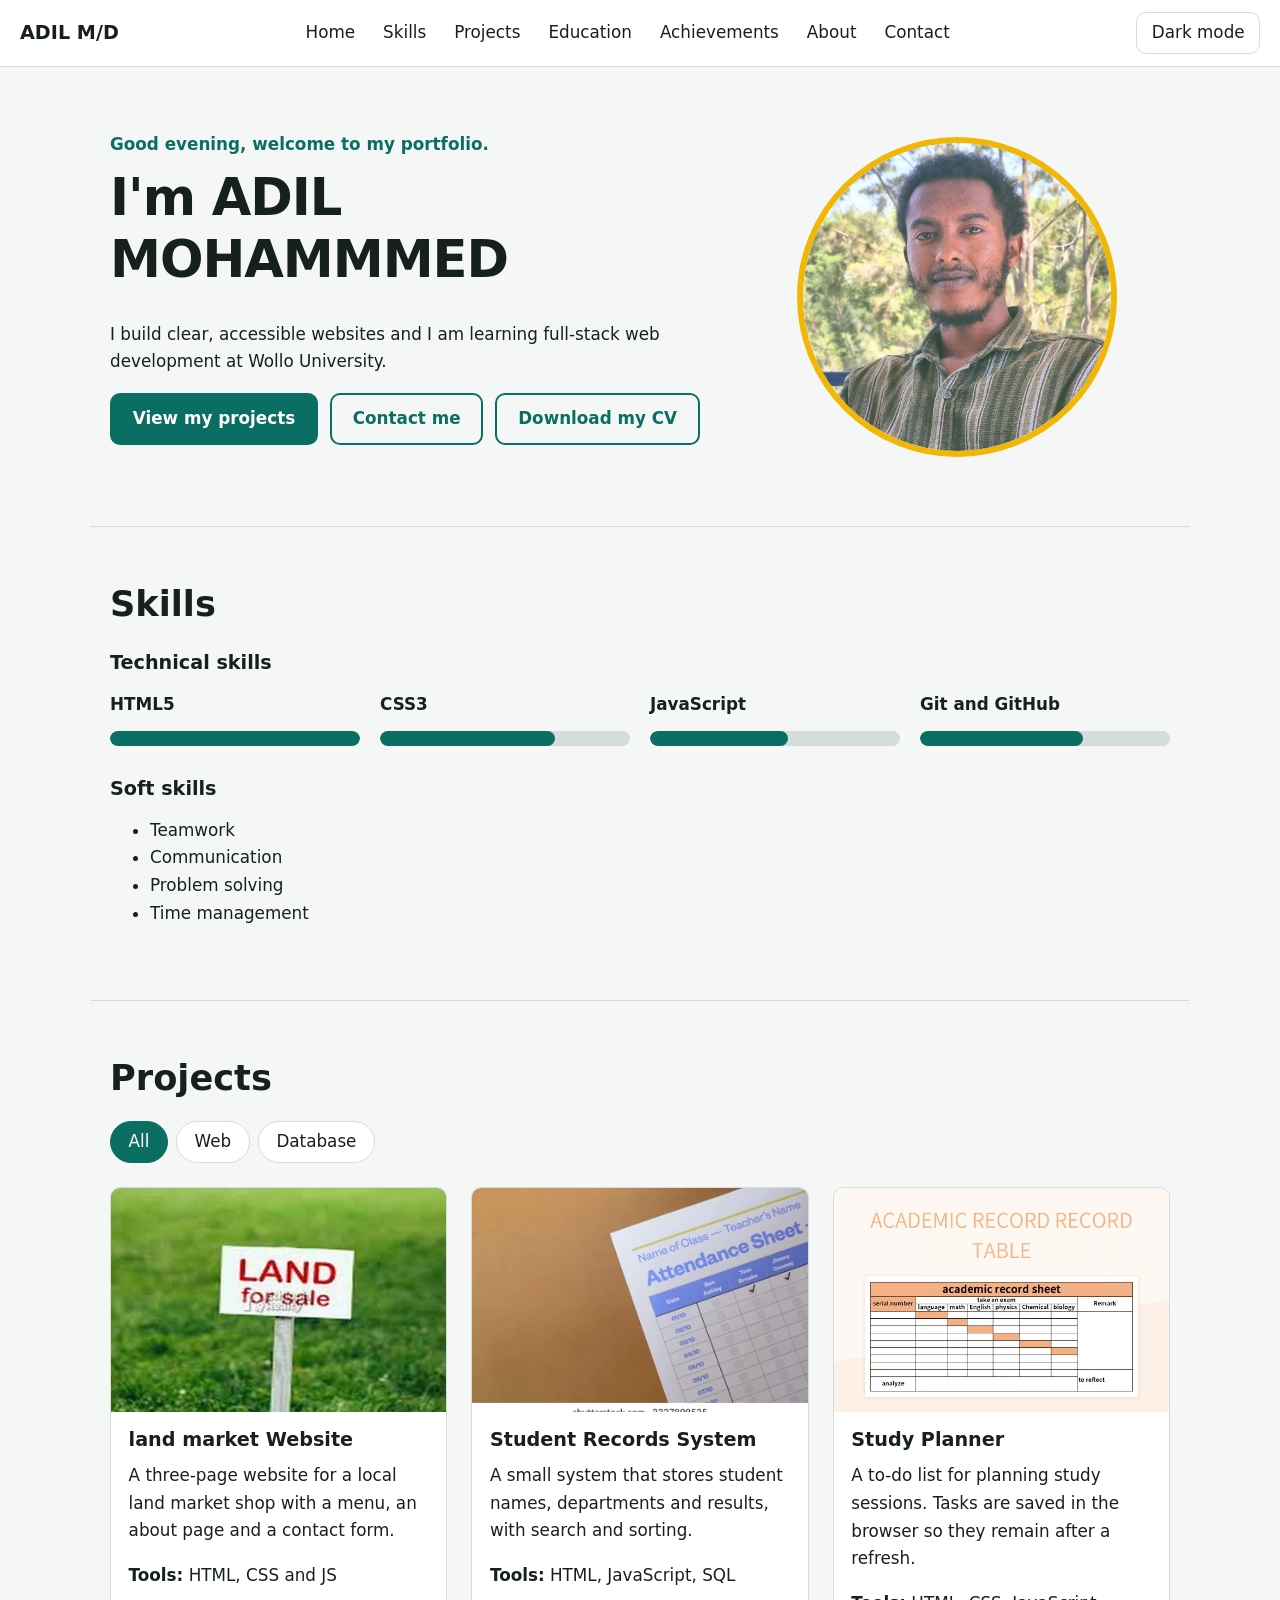
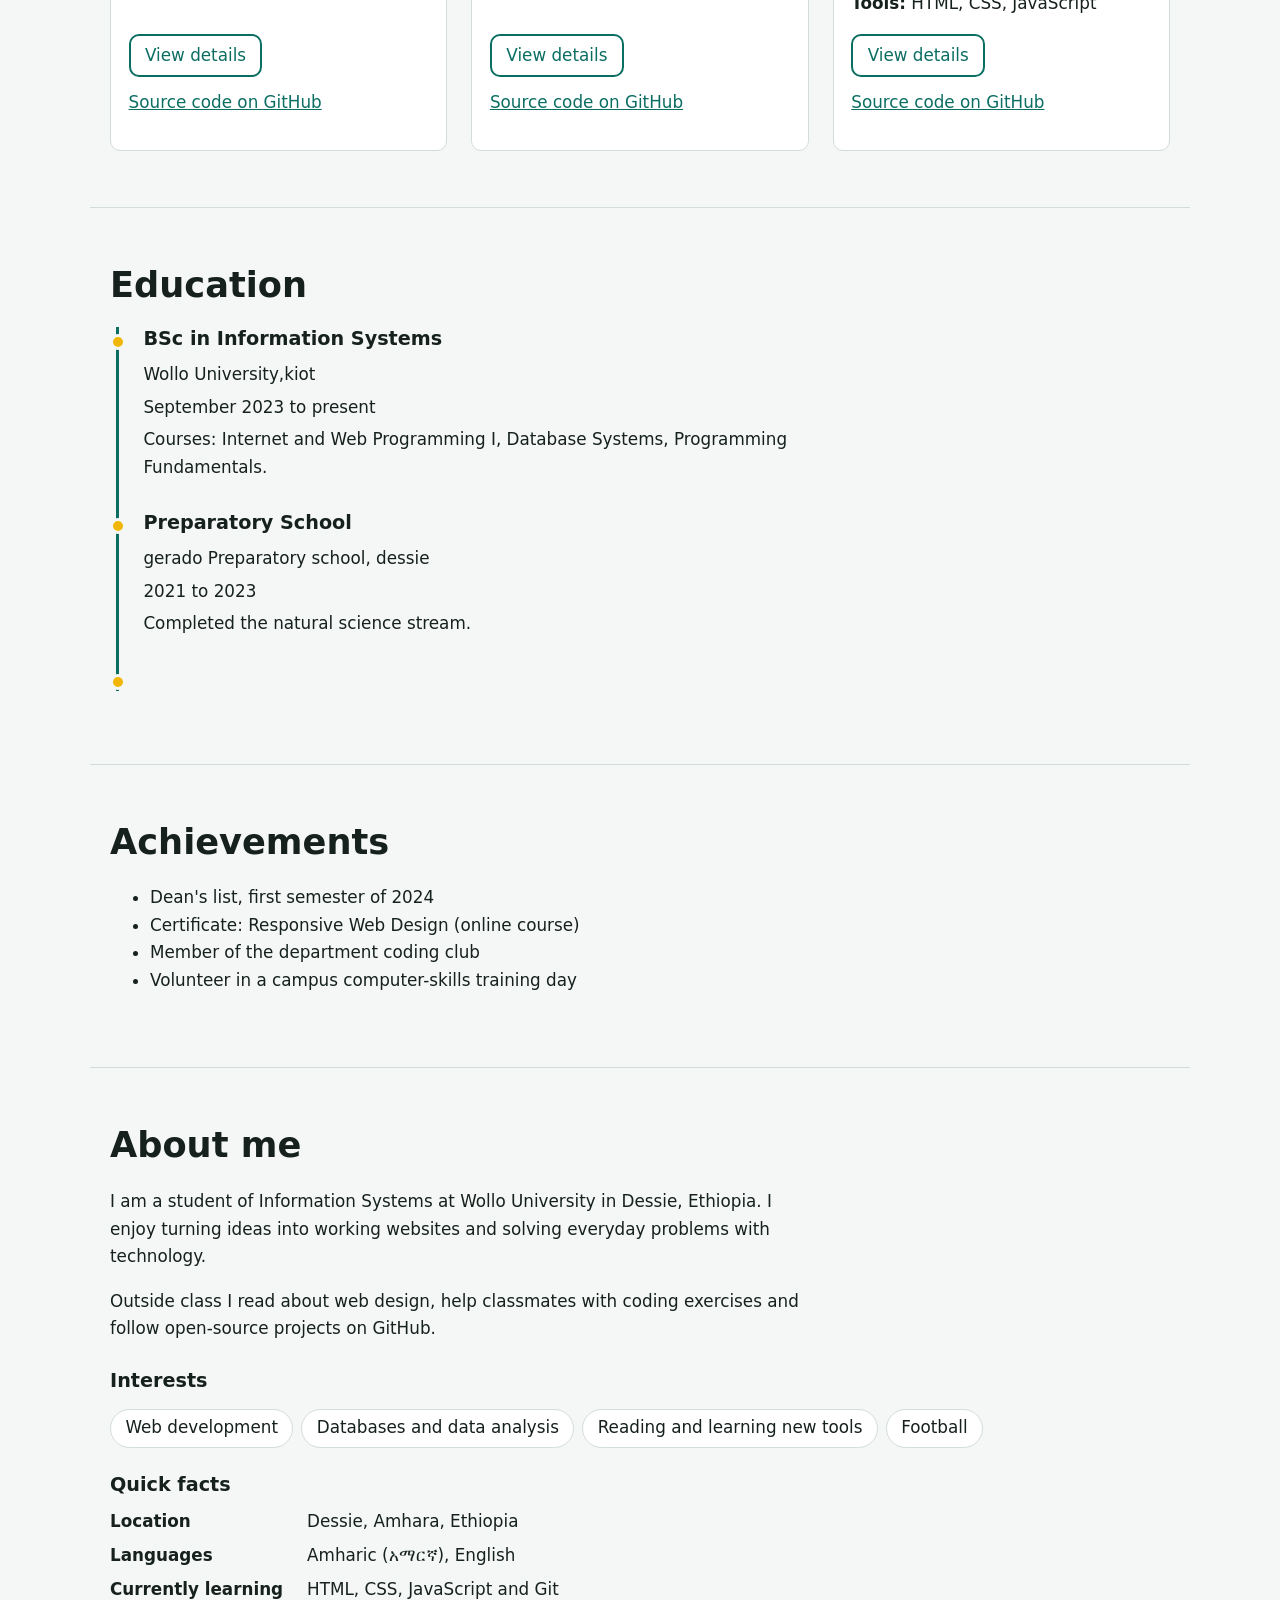
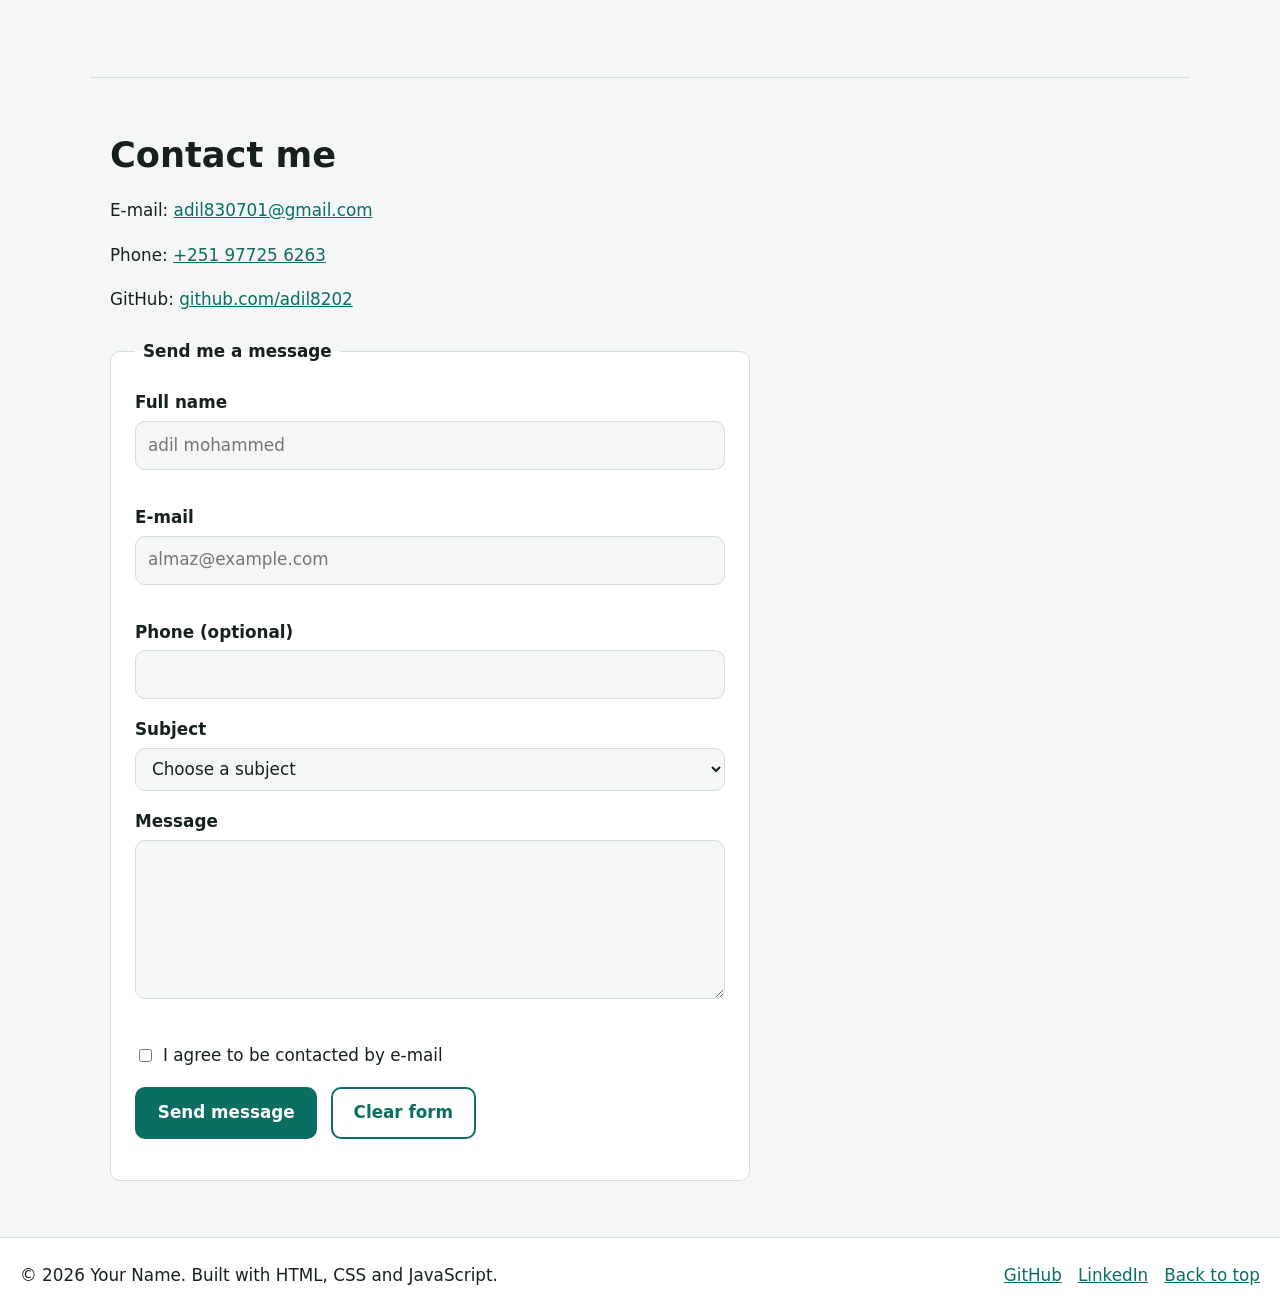
==== commit c3ce1fe3: "ip project" ====
--- a/index.html
+++ b/index.html
@@ -316,8 +316,8 @@
 
       <address>
         <p>E-mail: <a href="mailto:adil830701@gmail.com">adil830701@gmail.com</a></p>
-        <p>Phone: <a href="tel:+251911000000">+251 911 000 000</a></p>
-        <p>GitHub: <a href="https://github.com/your-username" target="_blank" rel="noopener noreferrer">github.com/your-username</a></p>
+        <p>Phone: <a href="tel:+25197725 6263">+251 97725 6263</a></p>
+        <p>GitHub: <a href="https://github.com/adil8202" target="_blank" rel="noopener noreferrer">github.com/adil8202</a></p>
       </address>
 
       <!-- JS (step 3): extra client-side validation and a success message -->
@@ -328,7 +328,7 @@
           <p>
             <label for="name">Full name</label>
             <input type="text" id="name" name="name" required minlength="3"
-                   autocomplete="name" placeholder="Almaz Tesfaye">
+                   autocomplete="name" placeholder="adil mohammed ">
             <span class="error" id="name-error" aria-live="polite"></span>
           </p>
 
